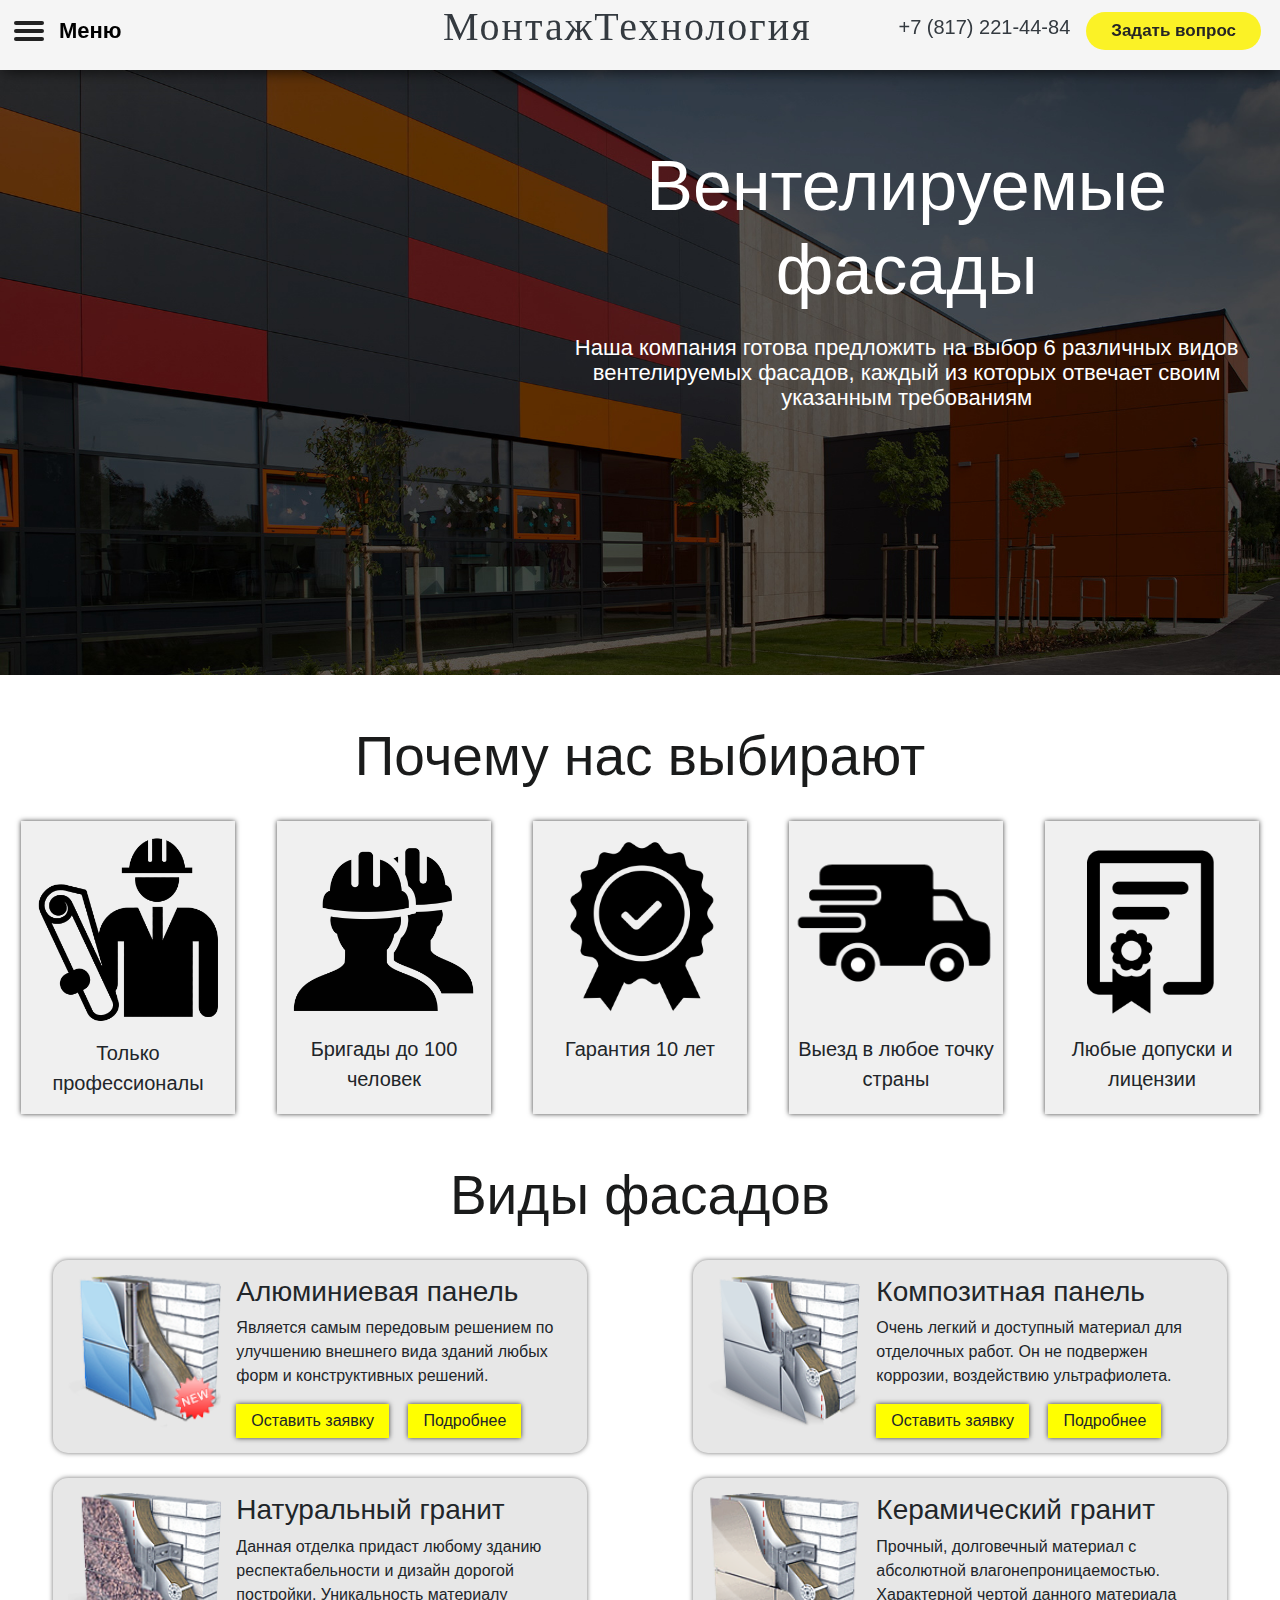
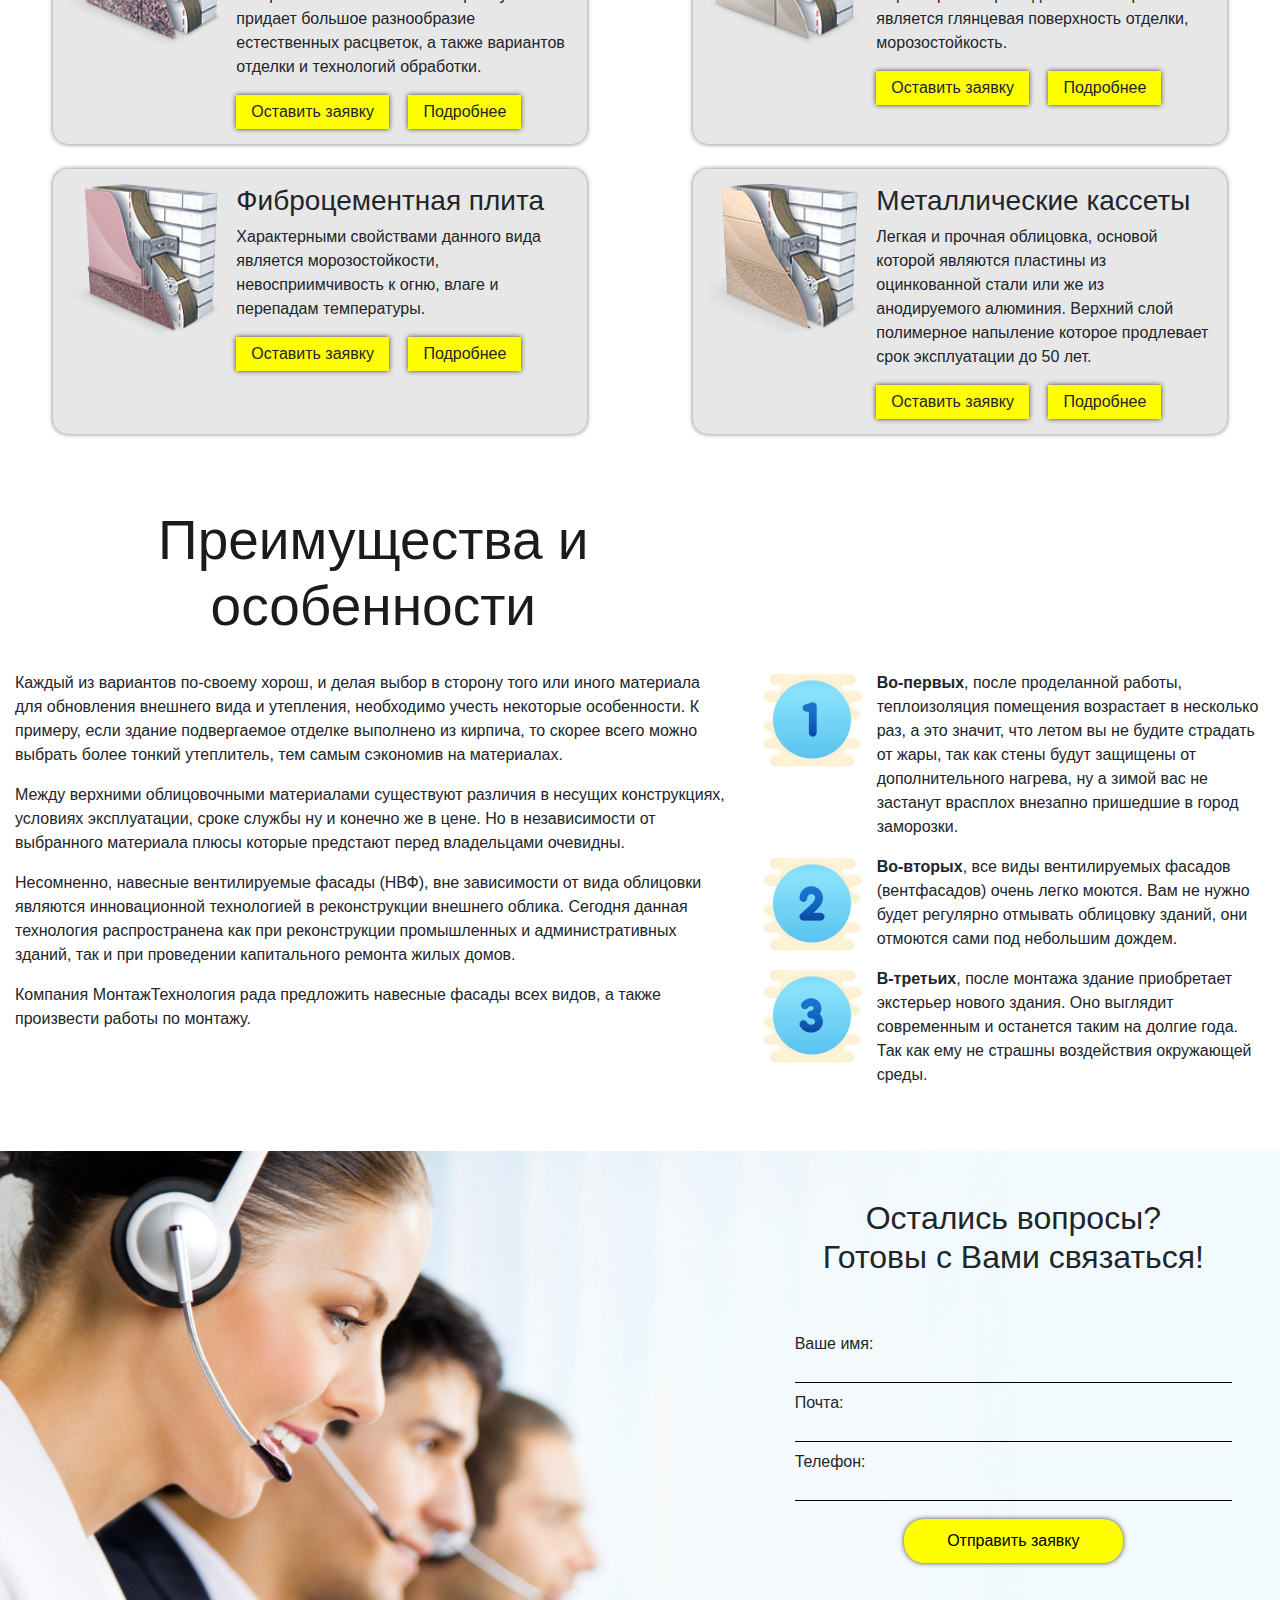
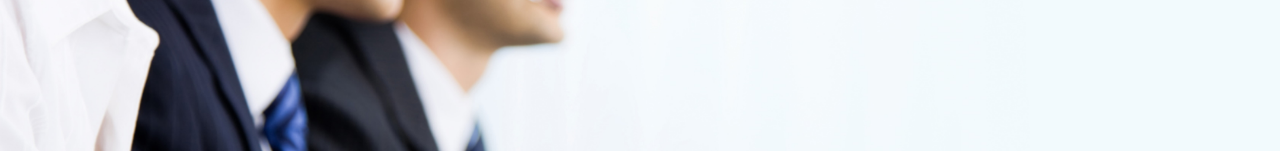
==== facade/index.html @ 87f7e47f "add page facade" ====
<!DOCTYPE html>
<html lang="ru">
<head> 
    <meta charset="UTF-8">
    <meta name="viewport" content="width=device-width, initial-scale=1.0">
    <meta http-equiv="X-UA-Compatible" content="ie=edge">
    <link rel="stylesheet" href="style.css">
    <link rel="stylesheet" href="slider.css">
    <link rel="stylesheet" href="../bootstrap/css/bootstrap.min.css">
    <link rel="stylesheet" href="../header.css">
    <link rel="stylesheet" href="../footer.css">
    <title>Document</title>
</head>
<body>

    <div class="modal fade" id="exampleModal" tabindex="-1" role="dialog" aria-labelledby="exampleModalLabel" aria-hidden="true">
        <div class="modal-dialog" role="document">
          <div class="modal-content">
            <div class="modal-header">
              <h5 class="modal-title" id="exampleModalLabel">Заявка на аренду техники</h5>
              <button type="button" class="close" data-dismiss="modal" aria-label="Close">
                <span aria-hidden="true">&times;</span>
              </button>
            </div>
            <div class="modal-body d-flex flex-column">
              <form class="d-flex flex-column" method="get" action="">
                  <label class="zakaz-modal">
                      <p class="m-0">Имя:</p class="m-0">
                      <input type="text" placeholder="Максим">
                  </label> 
                  <label class="zakaz-modal">
                    <p class="m-0">Номер телефона:</p>
                    <input type="text" placeholder="+7 (911) 111 11 11">
                  </label>
                  <label class="zakaz-modal">
                    <p class="m-0">Нужная техника:</p>
                    <select>
                        <option value="">Камаз</option>
                        <option value="">Самосвал Shacman</option>
                        <option value="">Автокран "Ивановец"</option>
                    </select>
                  </label>
                  <button type="submit" class="tech-btn-modal tech-btn mx-auto">Отправить</button>
                  <small class="text-center pt-2">Отправляя данные мы их не сохраняем и гарантируем полную конфиденциальность </small>
              </form>
            </div>
          </div>
        </div>
      </div>

    <div class="leftMenu">
        <nav class="navbar-dark">
            <div class="container-fluid">
                <div class="row px-3">
                    <div class="col-md-6 col-3 d-flex flex-row pl-0">
                        <div class="camburger">
                            <div class="line"></div>
                            <div class="line"></div>
                            <div class="line"></div>
                        </div>
                        <div class="mb-auto" id="menu1"></div>
                    </div>
                    <div class="col-md-6 col-9 text-right pt-2 pr-0">
                        <p class="number">+7 (999) 111-11-11</p>
                        <p class="email">example@mail.ru</p>
                    </div>
                </div>
                <div class="row">
                    <div class="col-12 text-center pt-3">
                        <p class="logo">Монтаж<wbr>Технология</p>
                    </div>
                </div>
            </div>
        </nav>
        <div class="container-fluid outMenu">
            <div class="row">
                <div class="col-12 d-flex justify-content-center">
                    <ul class="listMenu">
                        <li>Услуги</li>
                        <li>&#8226;</li>
                        <li>Компания</li>
                        <li>&#8226;</li>
                        <li>Подкасты</li>
                        <li>&#8226;</li>
                        <li>Статьи</li>
                        <li>&#8226;</li>
                        <li>Контакты</li>
                    </ul>
                </div>
            </div>
        </div>
    </div>

    <nav class="navbar-dark fixed-top p-4" id="padding5">
        <div class="container-fluid">
            <div class="row">
                <div class="col-xl-4 col-3 d-flex flex-row pl-0">
                    <div class="camburger">
                        <div class="line"></div>
                        <div class="line"></div>
                        <div class="line"></div>
                    </div>
                    <div id="menu2">Меню</div>
                </div>
                <div class="col-xl-4 col-4 text-center d-flex" id="showBlock">
                    <p class="logo text-dark my-auto" id="showLogo">МонтажТехнология</p>
                </div>
                <div class="col-xl-4 col-9 text-right pt-2 d-flex flex-column justify-content-end" id="contact1">
                    <p class="number">+7 (817) 221-44-84</p>
                    <p class="email">info-depa@yandex.ru</p>
                    <div><div class="question ml-3">Задать вопрос</div></div>
                </div>
            </div>
            <div class="row">
                <div class="col-12 text-center pt-3">
                    <p class="logo" id="logo">Монтаж<wbr>Технология</p>
                    <small id="smallText">Кровля и Фасады</small>
                </div>
            </div>
        </div>
    </nav>

    <div class="container-fluid" id="fon-main">
        <div class="row">
            <div class="col-md-5"></div>
            <div class="col-md-7 mt-5 pt-5">
                <h1 class="section title-main pt-5">Вентелируемые фасады</h1>
                <p class="text-main">Наша компания готова предложить на выбор 6 различных видов вентелируемых фасадов, каждый из которых отвечает своим указанным требованиям</p>
            </div>
        </div>
    </div>

    <div class="container-fluid mt-5">
        <h2 class="section pb-4">Почему нас выбирают</h2>
        <div class="row justify-content-around">
            <div class="col-md-2 pluse">
                <img src="img/pluse1.png" alt="">
                <p class="pluse-title">Только профессионалы</p>
            </div>
            <div class="col-md-2 pluse">
                <img src="img/pluse2.png" alt="">
                <p class="pluse-title">Бригады до 100 человек</p>
            </div>
            <div class="col-md-2 pluse">
                <img src="img/pluse3.png" alt="">
                <p class="pluse-title">Гарантия 10 лет</p>
            </div>
            <div class="col-md-2 pluse">
                <img src="img/pluse4.png" alt="">
                <p class="pluse-title">Выезд в любое точку страны</p>
            </div>
            <div class="col-md-2 pluse">
                <img src="img/pluse5.png" alt="">
                <p class="pluse-title">Любые допуски и лицензии</p>
            </div>
        </div>
    </div>

    <div class="container-fluid pt-5">
        <h2 class="section pb-4">Виды фасадов</h2>
        <div class="row justify-content-around">
            <div class="col-md-5 block-panel">
                <img src="img/1.png" alt="">
                <div class="info-panel">
                    <h3>Алюминиевая панель</h3>
                    <p>Является самым передовым решением по улучшению внешнего вида зданий любых форм и конструктивных решений.</p>
                    <div>
                        <div class="btn-panel">Оставить заявку</div>
                        <div class="btn-panel">Подробнее</div>
                    </div>
                </div>
            </div>
            <div class="col-md-5 block-panel">
                <img src="img/2.png" alt="">
                <div class="info-panel">
                    <h3>Композитная панель</h3>
                    <p>Очень легкий и доступный материал для отделочных работ. Он не подвержен коррозии, воздействию ультрафиолета.</p>
                    <div>
                        <div class="btn-panel">Оставить заявку</div>
                        <div class="btn-panel">Подробнее</div>
                    </div>
                </div>
            </div>
        </div>

        <div class="row justify-content-around">
            <div class="col-md-5 block-panel">
                <img src="img/4.png" alt="">
                <div class="info-panel">
                    <h3>Натуральный гранит</h3>
                    <p>Данная отделка придаст любому зданию респектабельности и дизайн дорогой постройки. Уникальность материалу придает большое разнообразие естественных расцветок, а также вариантов отделки и технологий обработки.</p>
                    <div>
                        <div class="btn-panel">Оставить заявку</div>
                        <div class="btn-panel">Подробнее</div>
                    </div>
                </div>
            </div>
            <div class="col-md-5 block-panel">
                <img src="img/3.png" alt="">
                <div class="info-panel">
                    <h3>Керамический гранит</h3>
                    <p>Прочный, долговечный материал с абсолютной влагонепроницаемостью. Характерной чертой данного материала является глянцевая поверхность отделки, морозостойкость.</p>
                    <div>
                        <div class="btn-panel">Оставить заявку</div>
                        <div class="btn-panel">Подробнее</div>
                    </div>
                </div>
            </div>
        </div>

        <div class="row justify-content-around">
            <div class="col-md-5 block-panel">
                <img src="img/5.png" alt="">
                <div class="info-panel">
                    <h3>Фиброцементная плита</h3>
                    <p>Характерными свойствами данного вида является морозостойкости, невосприимчивость к огню, влаге и перепадам температуры.</p>
                    <div>
                        <div class="btn-panel">Оставить заявку</div>
                        <div class="btn-panel">Подробнее</div>
                    </div>
                </div>
            </div>
            <div class="col-md-5 block-panel">
                <img src="img/6.png" alt="">
                <div class="info-panel">
                    <h3>Металлические кассеты</h3>
                    <p>Легкая и прочная облицовка, основой которой являются пластины из оцинкованной стали или же из анодируемого алюминия. Верхний слой полимерное напыление которое продлевает срок эксплуатации до 50 лет.</p>
                    <div>
                        <div class="btn-panel">Оставить заявку</div>
                        <div class="btn-panel">Подробнее</div>
                    </div>
                </div>
            </div>
        </div>
    </div>

    <div class="container-fluid pt-5">
        <div class="row">
            <div class="col-md-7">
                <h2 class="section text-center pb-4">Преимущества и особенности</h2>
            </div>
        </div>
        <div class="row">
            <div class="col-md-7">
                <p class="text-left">Каждый из вариантов по-своему хорош, и делая выбор в сторону того или иного материала для обновления внешнего вида и утепления, необходимо учесть некоторые особенности. К примеру, если здание подвергаемое отделке выполнено из кирпича, то скорее всего можно выбрать более тонкий утеплитель, тем самым сэкономив на материалах.</p>
                <p>Между верхними облицовочными материалами существуют различия в несущих конструкциях, условиях эксплуатации, сроке службы ну и конечно же в цене. Но в независимости от выбранного материала плюсы которые предстают перед владельцами очевидны.</p>
                <p>Несомненно, навесные вентилируемые фасады (НВФ), вне зависимости от вида облицовки являются инновационной технологией в реконструкции внешнего облика. Сегодня данная технология распространена как при реконструкции промышленных и административных зданий, так и при проведении капитального ремонта жилых домов.</p>
                <p>Компания МонтажТехнология рада предложить навесные фасады всех видов, а также произвести работы по монтажу.</p>
            </div>
            <div class="col-md-5">
                <div class="block-pluse">
                    <img src="img/number1.png" alt="">
                    <p><strong>Во-первых</strong>, после проделанной работы, теплоизоляция помещения возрастает в несколько раз, а это значит, что летом вы не будите страдать от жары, так как стены будут защищены от дополнительного нагрева, ну а зимой вас не застанут врасплох внезапно пришедшие в город заморозки.</p>
                </div>
                <div class="block-pluse">
                    <img src="img/number2.png" alt="">
                    <p><strong>Во-вторых</strong>, все виды вентилируемых фасадов (вентфасадов) очень легко моются. Вам не нужно будет регулярно отмывать облицовку зданий, они отмоются сами под небольшим дождем.</p>
                </div>
                <div class="block-pluse">
                    <img src="img/number3.png" alt="">
                    <p><strong>В-третьих</strong>, после монтажа здание приобретает экстерьер нового здания. Оно выглядит современным и останется таким на долгие года. Так как ему не страшны воздействия окружающей среды.</p>
                </div>
            </div>
        </div>
    </div>

    <div class="container-fluid formFon mt-5">
        <div class="row">
            <div class="col-md-7">
                
            </div>
            <div class="col-md-5 p-5">
                <h2 class="text-center pb-5">Остались вопросы? <br> Готовы с Вами связаться!</h2>
                <form class="formFon_form" action="">
                    <label for="">
                        Ваше имя:<br>
                        <input type="text">
                    </label>
                    <label for="">
                        Почта:<br>
                        <input type="text">
                    </label>
                    <label for="">
                        Телефон:<br>
                        <input type="text">
                    </label>
                    <button type="submit" class="">Отправить заявку</button>
                </form>
            </div>
            <div class="col-md-1"></div>
        </div>
    </div>

    <script src="../jquery-1.11.0.js"></script>
    <script src="../bootstrap/js/bootstrap.min.js"></script>
    <script src="script.js"></script>
    <script src="//code-ya.jivosite.com/widget/XdLrOUuqMe" async></script>
</body>
</html>
---- facade/style.css ----
#fon-main{
    background: url('img/fon.jpg');
    background-size: cover;
    height: 75vh;
    background-position-y: center;
    width: 100%;
}

#fon-main .title-main{
    color: white;
    font-size: 70px;
    padding-bottom: 15px;
}

#fon-main .text-main{
    color: white;
    font-size: 22px;
}

.block-panel{
    background-color: rgb(231, 231, 231);
    padding: 15px;
    box-shadow: 0px 0px 5px 0px rgba(0,0,0,0.55);
    border-radius: 15px;
    margin-bottom: 25px;
    display: flex;
    flex-direction: row;
}

.block-panel img{
    min-width: 153px;
    height: 153px;
}

.info-panel{
    margin-left: 15px;
}

.btn-panel{
    display: inline-block;
    background-color: yellow;
    padding: 5px 15px;
    box-shadow: 0px 0px 5px 0px rgba(0,0,0,0.75);
    margin-right: 15px;
}

.pluse{
    background-color: rgb(240, 240, 240);
    box-shadow: 0px 0px 5px 0px rgba(0,0,0,0.75);
    padding: 0 !important;
}

.pluse-title{
    text-align: center;
    font-size: 20px;
}

.pluse img{
    width: 100%;
}

.block-pluse{
    display: flex;
    flex-direction: row;
}

.block-pluse img{
    min-width: 100px;
    height: 100px;
}

.block-pluse p{
    margin-left: 15px;
}

.formFon{
    background: url('img/callCenter.jpg');
    background-size: cover;
    height: 600px;
}
.formFon_form{
    display: flex;
    flex-direction: column;
}
.formFon_form input{
    width: 100%;
    background-color: transparent;
    border: 0;
    border-bottom: 1px solid black;
    outline: none;
}
.formFon_form button{
    background-color: yellow;
    border: 0;
    width: 50%;
    margin: 10px auto 0;
    padding: 10px 25px;
    border-radius: 20px;
    cursor: pointer;
    box-shadow: 0px 0px 5px 0px rgba(0,0,0,0.75);
}
---- header.css ----
.navBlack{
    background-color: rgb(245, 245, 245);
    box-shadow: 0px 4px 14px -3px rgba(0,0,0,0.75);
}
.mainFon{
    height: 100vh;
    width: 100%;
    background: url('img/gf.jpg');
    background-size: cover;
    background-position-x: center;
    padding: 0px;
}
.grayFon{
    background-color: rgba(78, 78, 78, 0.8);
    width: 100%;
    height: 100%;
}
.grayFon > div{
    margin-bottom: 1%;
}
nav{
    transition: .6s;
    padding: 6px 0px !important;
}
@import url('https://fonts.googleapis.com/css?family=Comfortaa:700|Yeseva+One&display=swap');
@font-face {
    font-family: Kievit; /* Имя шрифта */
    src: url(Kievit\ Extrabold\ SC[1].ttf); /* Путь к файлу со шрифтом */
}
.logo{
    color: whitesmoke;
    font-size: 35px !important;
    font-family: 'Yeseva One' !important;
    line-height: 35px;
    letter-spacing: 1.5px;
    margin-bottom: 5px;
}
.logo + small{
    color: white;
    font-size: 22px;
    padding: 0px;
    letter-spacing: 1px;
}
.mainText{
    color: #FDFDFD;
    font-size: 30px;
    font-family: Kievit,Helvetica,Arial;
    text-align: center;
    font-weight: 700;
    margin: 0px;
    padding: 6px 0px !important;
    line-height: 30px;
}
.mainText + small{
    color: white;
    text-align: center;
    font-size: 18px;
}
.callBack{
    text-align: center;
    display: inline;
    background-color: #F9D401;
    padding: 10px 20px;
    border-radius: 20px;
    color: rgb(75, 75, 75);
    cursor: pointer;
    transition: .6s;
    font-size: 18px !important;
    font-weight: 700;
}
.callBack:hover{
    background-color: rgb(248, 233, 147);
}
@media(min-width: 700px){
    .mainText{
        font-size: 60px;
        letter-spacing: 3px;
        line-height: 65px;
        padding: 40px 100px;
    }
    .logo{
        font-size: 50px !important;
        letter-spacing: 2px;
    }
    .callBack{
        padding: 10px 40px;
        border-radius: 20px;
        font-size: 20px;
    }
}
.logoDark{
    color: black !important;
}
.logo > span{
    color: #FBF226 !important;
}
.logo > span + wbr + span{
    color: rgb(233, 125, 23) !important;
}
@media(max-width: 1400px){
    .logo{
        font-size: 40px;
    }
}
@media(max-width: 700px){
    .logo{
        font-size: 30px;
    }
}
#firstFon{
    background: url('img/firstFon.jpg');
    background-size: cover;
    height: 100vh;
}
.camburger{
    width: 30px;
    height: 20px;
    margin: 10px;
    cursor: pointer;
}
.line{
    width: 100%;
    height: 4px;
    margin: 4px 0px;
    background-color: white;
    transition: .6s;
    border-radius: 15px;
}
.lineDark{
    background-color: rgb(34, 34, 34);
}
.blackLine{
    background-color: black;
}
.camburger:hover .line:last-child{
    transform: translateY(2px);
}
.camburger:hover .line:first-child{
    transform: translateY(-2px);
}
#menu1, #menu2{
    font-size: 22px;
    font-weight: 600;
    padding-top: 7px;
    color: white;
    padding-left: 5px;
}
.menuDark{
    color: black !important;
}
.number{
    font-size: 22px;
    color: white;
    margin-bottom: 5px !important;
}
.numberDark{
    color: rgb(32, 32, 32);
}
.email{
    font-size: 20px;
    color: white;
}
.question{
    display: inline-block;
    border-radius: 20px;
    border: 2px solid #958881;
    padding: 5px 24px;
    font-size: 16px;
    cursor: pointer;
    transition: .6s;
    background-color: transparent;
    color: whitesmoke;
    font-weight: 600;
}
.questionDark{
    color: rgb(37, 37, 37) !important;
    background-color: #FBF226;
    border: none;
    padding: 6px 25px;
}
@media(max-width: 1350px){
    #showLogo{
        font-size: 40px !important;
    }
    .question{
        font-size: 17px;
    }
    .number{
        font-size: 20px;
    }
    .email{
        font-size: 20px;
    }
}
@media(max-width: 1250px){
    #showLogo{
        font-size: 35px !important;
    }
    .question{
        font-size: 16px;
    }
    .number{
        font-size: 19px;
    }
    .email{
        font-size: 19px;
    }
}
@media(max-width: 600px){
    .question{
        display: inline-block;
        border-radius: 20px;
        border: 2px solid #958881;
        padding: 3px 24px;
        font-size: 14px;
        cursor: pointer;
        transition: .6s;
        background-color: transparent;
        color: whitesmoke;
        font-weight: 600;
    }
    .number{
        font-size: 18px;
        color: white;
        margin-bottom: 5px !important;
    }
    .email{
        font-size: 18px;
        color: white;
    }
}
.question:hover{
    background-color: whitesmoke;
    color: black;
}
.mainTextHeader{
    font-size: 60px;
    letter-spacing: 3px;
    padding-top: 30px;
    color: white;
    font-weight: 600;
    font-family: Kievit;
}
@font-face {
    font-family: "Kievit";
    src: url("Kievit_Extrabold_SC.ttf") format("opentype");
}
.headerBtn{
    display: inline-block !important;
    text-align: center;
    background-color: white;
    border-radius: 15px;
    padding: 5px 25px;
    font-size: 20px;
}
.section{
    color: #1a1b1b;
    font-size: 55px;
    text-align: center;
    font-weight: 400;
}
@media(max-width: 400px){
    .section{
        font-size: 42px;
    }
}
.section + p{
    font-size: 18px;
    line-height: 25px;
    text-align: center;
}
.grayBlock1, .grayBlock10{
    background-color: rgb(231, 231, 231);
    text-align: center;
    position: relative;
    transition: .6s;
}
.grayBlock10{
    background-color: rgb(241, 240, 240);
}

.blockLink{
    position: absolute;
    top: 0px;
    left: 0px;
    width: 100%;
    height: 100%;
}
.grayBlock1:hover,
.grayBlock2:hover{
    background-color: #d4d4d3;
}
.grayBlock2, .grayBlock20{
    background-color: rgb(241, 241, 241);
    text-align: center;
    position: relative;
    transition: .6s;
}
.grayBlock20{
    background-color: rgb(206, 206, 206);
}
.titleGrayBlock{
    font-size: 30px;
    font-weight: 600;
}
.grayBlock2 img,
.grayBlock1 img{
    width: 160px;
    height: 160px;
    margin: 25px;
}
.lineBlock{
    border-top: 1px solid black;
    padding: 40px;
}
.lineBlock:last-child{
    border-bottom: 1px solid black;
}
.ico{
    min-width: 150px;
    max-width: 150px;
    width: 150px;
    min-height: 150px;
    max-height: 150px;
    height: 150px;
    padding: 5px;
    transition: .6s;
}
@media(max-width: 580px){
    .ico{
        min-width: 100px;
        max-width: 100px;
        width: 100px;
        min-height: 100px;
        max-height: 100px;
        height: 100px;
        margin: 5px;
    } 
    .lineBlock{
        border-top: 1px solid black;
        padding: 10px;
    }
}
.textIco{
    font-size: 30px;
    font-weight: 600;
}
.partner{
    width: 100%;
    height: 100%;
    padding: 50px;
}
#contact{
    background: url('img/contact.jpg');
    background-size: cover;
    padding: 15px;
}
.priceList{
    margin: auto;
    border: 1px solid black;
    padding: 10px 25px;
    transition: .7s;
    cursor: pointer;
    font-size: 22px;
    font-weight: 600;
}
.priceList:hover{
    background-color: #F9D401;
}
.blockInfo{
    text-align: center;
    padding: 30px;
    border: 2px solid rgb(233, 200, 16);
    border-radius: 7px;
    height: 80%;
    display: flex;
}
.blockInfo > div{
    margin: auto;
}
.textInfo{
    font-size: 35px;
    font-weight: 700;
}
.textInfoBlock{
    display: inline-block;
    padding: 7px;
    font-size: 20px;
    font-weight: 600;
    background-color: #F9D401;
    color: rgb(61, 61, 61);
}
.experienceNumber{
    font-size: 88px;
    font-weight: 700;
    margin: 0px;
    line-height: 80px;
    padding-bottom: 7px;
}
.experienceGood{
    padding: 8px 32px;
    font-size: 28px;
    font-weight: 700;
    color: rgb(68, 68, 68);
    background-color: #F9D401;
    display: inline-block;
}
.experienceBold{
    font-weight: 600;
}
.experienceText{
    font-size: 32px;
}
.mapCity{
    background: url('img/map.png');
    background-size: contain;
    background-repeat: no-repeat;
    background-position-y: center;
    background-position-x: center;
    height: 400px;
}
.textMapCity{
    font-size: 70px;
}
@media(max-width: 990px){
    .textMapCity{
        font-size: 50px;
        font-weight: 500;
    }
}
@media(max-width: 400px){
    .textMapCity{
        font-size: 40px;
        font-weight: 500;
    }
}
.boldMapCity{
    font-weight: 700;
}
.contactInfo{
    font-size: 24px;
}
.contactInfo p{
    padding-top: 7px;
}
.carousel{
    height: 100vh;
    overflow: hidden;
}
.carousel-item{
    background-size: cover !important;
    height: 100vh;
    width: 100vw;
    background-position-x: center !important;
}
.carousel-item:nth-child(2){
    background-position-x: right !important;
}
.carousel-item:first-child{
    background: url('img/firstFon.jpg');
    background-size: cover;
}
.carousel-item:nth-child(2){
    background: url('img/firstFon1.jpg');
    background-size: cover;
}
.carousel-item:nth-child(3){
    background: url('img/firstFon2.jpg');
    background-size: cover;
}
.carousel-item:nth-child(4){
    background: url('img/firstFon3.jpg');
    background-size: cover;
}
.blockFon{
    width: 100%;
    height: 100%;
    background-color: rgba(0, 0, 0, 0.65);
    display: flex;
    flex-direction: column;
    padding: 0px 0%;
}
.titleMain{
    font-size: 70px;
}
@media(max-width: 800px){
    .titleMain{
        font-size: 50px;
    }
    .blockFon > div > p + p{
        font-size: 18px !important;
    }
    .email{
        display: none;
    }
}
@media(max-width: 400px){
    .titleMain{
        font-size: 50px;
    }
    .blockFon > div{
        margin-top: auto !important;
        margin-bottom: 15% !important;
    }
}
@media(max-width: 400px){
    .titleMain{
        font-size: 25px !important;
        font-weight: 700;
    }
}
.blockFon > div{
    font-family: 'Roboto', sans-serif;
    font-weight: 400;
    font-size: 34px;
    color: white;
    line-height: 1.3;
    margin: auto;
}
.blockFon > div > p + p{
    font-size: 22px;
    font-family: Arial, Helvetica, sans-serif;
    line-height: 1.3;
}
.myBtn{
    color: rgb(75, 75, 75);
    background-color: #F9D401;
    border: 3px solid rgb(184, 119, 22);
    border-radius: 12px;
    text-decoration: none;
    display: inline-block;
    font-family: 'Formular',Arial,sans-serif;
    font-size: 20px;
    text-align: center;
    vertical-align: center;
    font-weight: 700;
    cursor: pointer;
    padding: 15px 30px;
    margin-top: 50px;
    transition: .6s;
    margin-top: 10px;
}
.myBtn:hover{
    text-decoration: none;
    color: white;
    background-color: #ffd622;
}
.blockOutMenu{
    height: 50%;
}
.footerImg{
    background: url('img/map.png');
    background-size: contain;
    background-repeat: no-repeat;
    background-position-x: center;
    width: 100%;
    height: 300px;
}
@media(max-width: 500px){
    .footerImg{
        background: url('img/map.png');
        background-size: contain;
        background-repeat: no-repeat;
        background-position-x: center;
        width: 100%;
        height: 200px;
    }  
}

.leftMenu{
    position: fixed !important;
    top: 0px;
    left: 0px;
    background-color: white;
    z-index: 1;
    transition: 1s;
    transform: translateY(-100%);
    width: 100%;
    height: 100vh;
    overflow: hidden;
    background-color: #FDFDFD;
}
.leftMenuClick{
    transform: translateY(0%);
}
.About{
    background: url('img/menu1.jpg');
    background-size: cover;
    padding: 0px;
}
.About1{
    background: url('img/menu2.jpg');
    background-size: cover;
    padding: 0px;
}
.About2{
    background: url('img/menu3.jpg');
    background-size: cover;
    padding: 0px;
}
.About3{
    background: url('img/menu4.jpg');
    background-size: cover;
    padding: 0px;
}
.outMenuBlack{
    background-color: rgba(0, 0, 0, 0.5);
    width: 100%;
    height: 100%;
    margin: 0px;
    display: flex;
}
.outMenuBlack > div{
    color: white;
    font-size: 50px;
    font-weight: 600;
}
@media(max-width: 700px){
    .outMenuBlack > div{
        color: white;
        font-size: 30px;
    }
}

.listMenu{
    list-style: none;
    padding: 0px;
    text-align: center;
}
.listMenu li{
    font-size: 17px;
    padding: 1px;
    font-weight: 600;
    margin: 0px;
}

@media(min-width: 700px){
    .listMenu li{
        font-size: 24px;
        padding: 3px;
        font-weight: 600;
        margin: 0px;
    }
}

.tigle{
    width: 31px;
    height: 50px;
    border: 3px solid rgb(255, 255, 255);
    margin-top: 20px;
    border-radius: 20px;
    position: relative;
    cursor: pointer;
}

.tigleIn{
    width: 9px;
    height: 9px;
    border-radius: 5px;
    background-color: rgb(255, 255, 255);
    position: absolute;
    left: 8px;
    animation: topBottom 2s ease-in-out infinite;
}

@keyframes topBottom{
    0%{
        top: 2px;
        opacity: 1;
    }
    100%{
        top: 32px;
        opacity: 0;
    }
}
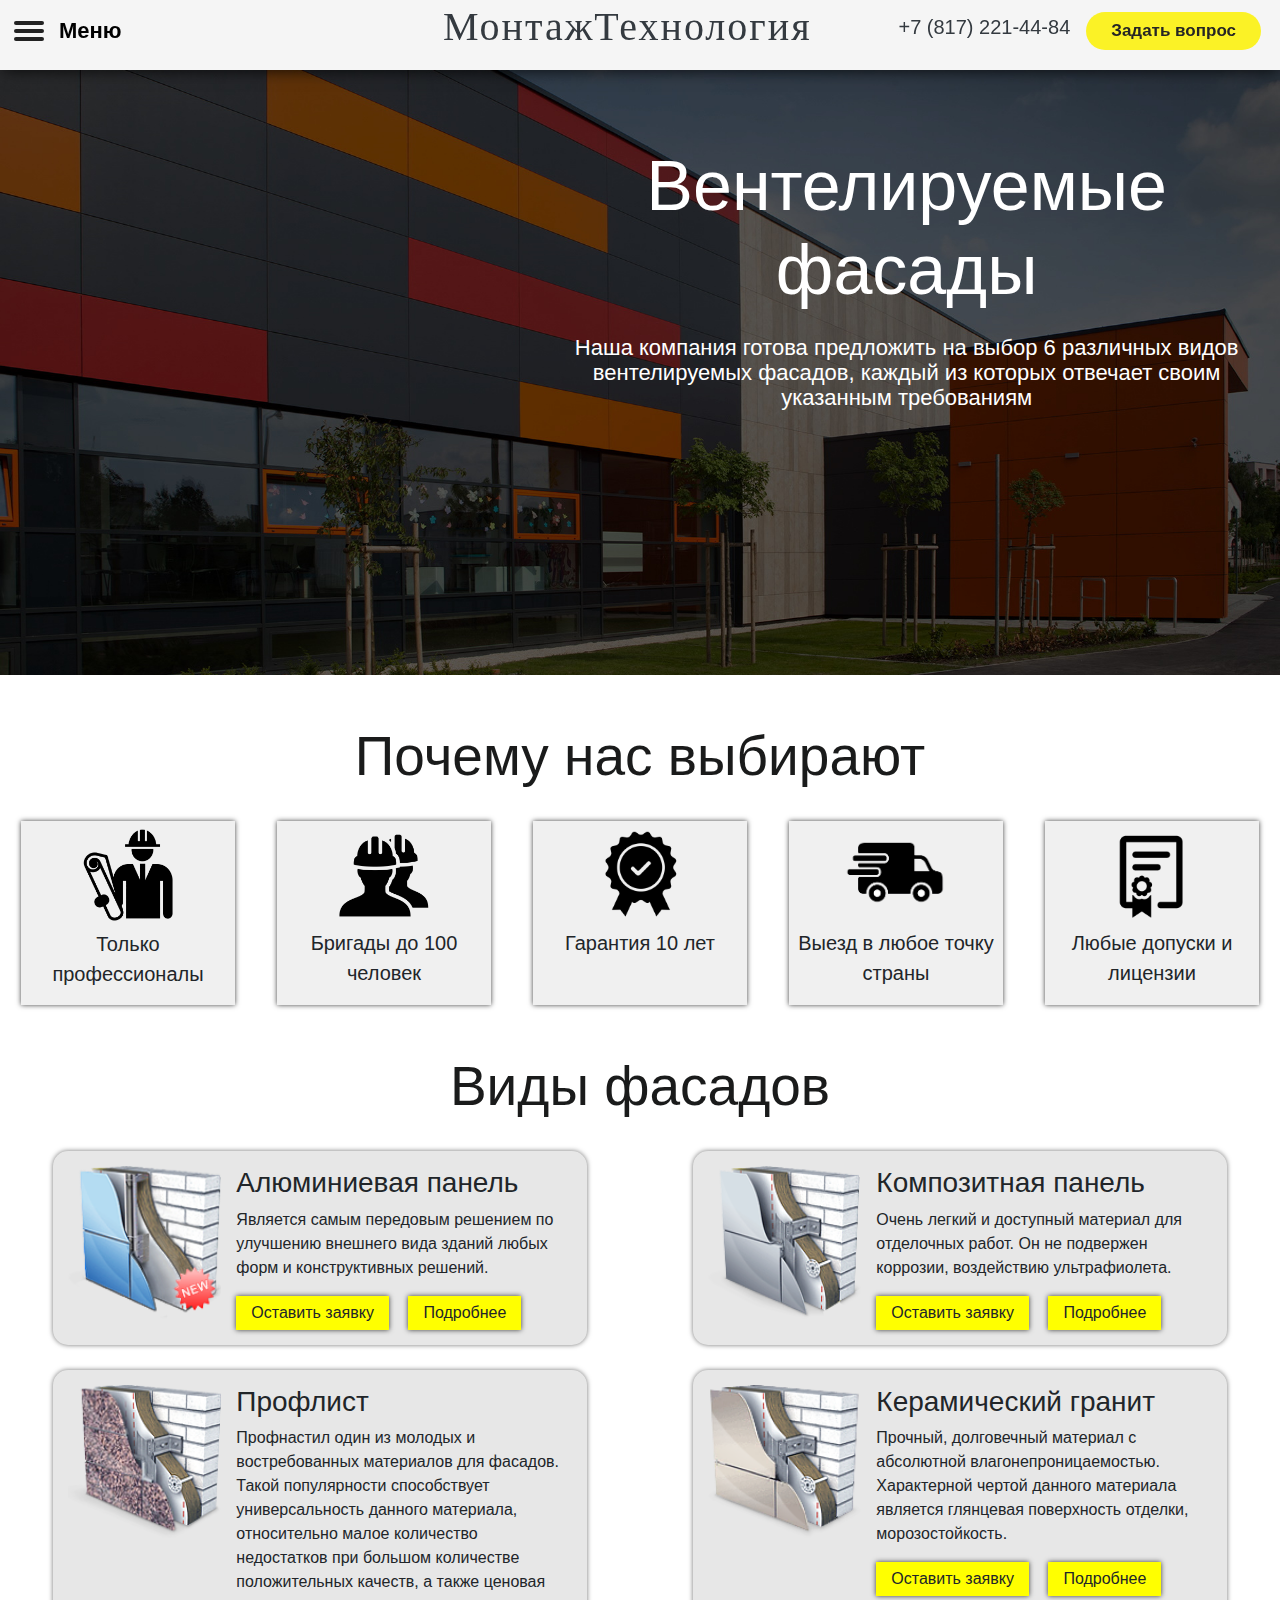
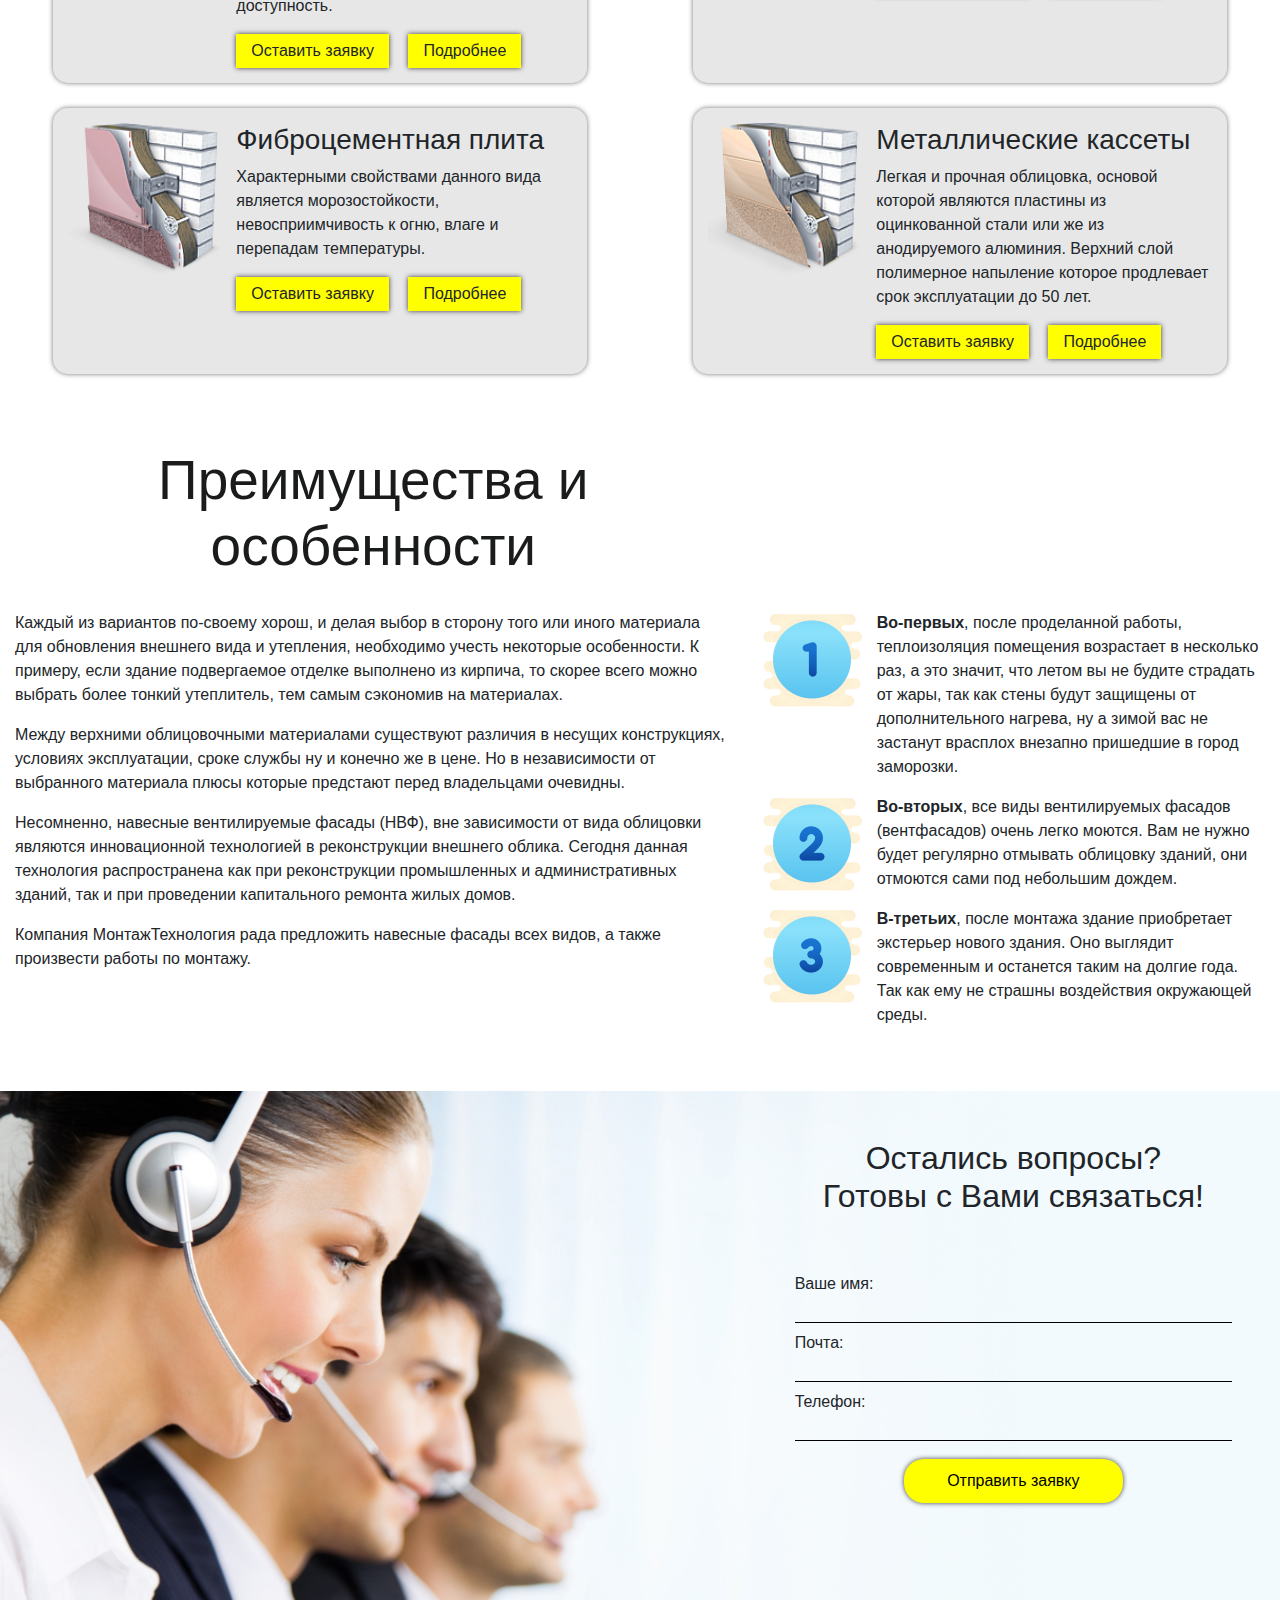
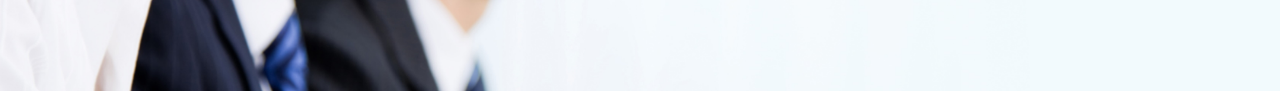
==== commit ec40dfbb: "modal windows" ====
--- a/facade/index.html
+++ b/facade/index.html
@@ -15,38 +15,60 @@
 
     <div class="modal fade" id="exampleModal" tabindex="-1" role="dialog" aria-labelledby="exampleModalLabel" aria-hidden="true">
         <div class="modal-dialog" role="document">
-          <div class="modal-content">
-            <div class="modal-header">
-              <h5 class="modal-title" id="exampleModalLabel">Заявка на аренду техники</h5>
-              <button type="button" class="close" data-dismiss="modal" aria-label="Close">
-                <span aria-hidden="true">&times;</span>
-              </button>
-            </div>
-            <div class="modal-body d-flex flex-column">
-              <form class="d-flex flex-column" method="get" action="">
-                  <label class="zakaz-modal">
-                      <p class="m-0">Имя:</p class="m-0">
-                      <input type="text" placeholder="Максим">
-                  </label> 
-                  <label class="zakaz-modal">
-                    <p class="m-0">Номер телефона:</p>
-                    <input type="text" placeholder="+7 (911) 111 11 11">
-                  </label>
-                  <label class="zakaz-modal">
-                    <p class="m-0">Нужная техника:</p>
-                    <select>
-                        <option value="">Камаз</option>
-                        <option value="">Самосвал Shacman</option>
-                        <option value="">Автокран "Ивановец"</option>
-                    </select>
-                  </label>
-                  <button type="submit" class="tech-btn-modal tech-btn mx-auto">Отправить</button>
-                  <small class="text-center pt-2">Отправляя данные мы их не сохраняем и гарантируем полную конфиденциальность </small>
-              </form>
-            </div>
-          </div>
-        </div>
-      </div>
+            <div class="modal-content">
+                <div class="modal-header">
+                <h5 class="modal-title1" id="exampleModalLabel"></h5>
+                <button type="button" class="close" data-dismiss="modal" aria-label="Close">
+                    <span aria-hidden="true">&times;</span>
+                </button>
+                </div>
+                <div class="modal-body1 d-flex flex-column">
+                
+                </div>
+            </div>
+        </div>
+    </div>
+
+    <div class="modal fade" id="form" tabindex="-1" role="dialog" aria-labelledby="exampleModalLabel" aria-hidden="true">
+        <div class="modal-dialog" role="document">
+            <div class="modal-content">
+                <div class="modal-header">
+                <h5 class="modal-title" id="exampleModalLabel">Подача заявки</h5>
+                <button type="button" class="close" data-dismiss="modal" aria-label="Close">
+                    <span aria-hidden="true">&times;</span>
+                </button>
+                </div>
+                <div class="modal-body d-flex flex-column">
+                    <form action="" class="d-flex flex-column formFon_form">
+                        <label>
+                            <p>Как к Вам обращаться:</p>
+                            <input type="text">
+                        </label>
+                        <label>
+                            <p>Email:</p>
+                            <input type="text">
+                        </label>
+                        <label>
+                            <p>Номер телефона:</p>
+                            <input type="text">
+                        </label>
+                        <label>
+                            <p>Интересующий вид фасада:</p>
+                            <select name="" id="" class="viewFacade">
+                                <option value="">Алюминиевая панель</option>
+                                <option value="">Композитная панель</option>
+                                <option value="">Натуральный гранит</option>
+                                <option value="">Керамический гранит</option>
+                                <option value="">Фиброцементная плита</option>
+                                <option value="">Металлические кассеты</option>
+                            </select>
+                        </label>
+                        <button type="submit">Отправить завку</button>
+                    </form>
+                </div>
+            </div>
+        </div>
+    </div>
 
     <div class="leftMenu">
         <nav class="navbar-dark">
@@ -165,8 +187,8 @@
                     <h3>Алюминиевая панель</h3>
                     <p>Является самым передовым решением по улучшению внешнего вида зданий любых форм и конструктивных решений.</p>
                     <div>
-                        <div class="btn-panel">Оставить заявку</div>
-                        <div class="btn-panel">Подробнее</div>
+                        <div class="btn-panel call-back" id="o0" data-toggle="modal" data-target="#form">Оставить заявку</div>
+                        <div class="btn-panel dop-info" id="i0" data-toggle="modal" data-target="#exampleModal">Подробнее</div>
                     </div>
                 </div>
             </div>
@@ -176,8 +198,8 @@
                     <h3>Композитная панель</h3>
                     <p>Очень легкий и доступный материал для отделочных работ. Он не подвержен коррозии, воздействию ультрафиолета.</p>
                     <div>
-                        <div class="btn-panel">Оставить заявку</div>
-                        <div class="btn-panel">Подробнее</div>
+                        <div class="btn-panel call-back" id="o1" data-toggle="modal" data-target="#form">Оставить заявку</div>
+                        <div class="btn-panel" id="i1" data-toggle="modal" data-target="#exampleModal">Подробнее</div>
                     </div>
                 </div>
             </div>
@@ -187,11 +209,11 @@
             <div class="col-md-5 block-panel">
                 <img src="img/4.png" alt="">
                 <div class="info-panel">
-                    <h3>Натуральный гранит</h3>
-                    <p>Данная отделка придаст любому зданию респектабельности и дизайн дорогой постройки. Уникальность материалу придает большое разнообразие естественных расцветок, а также вариантов отделки и технологий обработки.</p>
-                    <div>
-                        <div class="btn-panel">Оставить заявку</div>
-                        <div class="btn-panel">Подробнее</div>
+                    <h3>Профлист</h3>
+                    <p>Профнастил один из молодых и востребованных материалов для фасадов. Такой популярности способствует универсальность данного материала, относительно малое количество недостатков при большом количестве положительных качеств, а также ценовая доступность.</p>
+                    <div>
+                        <div class="btn-panel call-back" id="o2" data-toggle="modal" data-target="#form">Оставить заявку</div>
+                        <div class="btn-panel" id="i2" data-toggle="modal" data-target="#exampleModal">Подробнее</div>
                     </div>
                 </div>
             </div>
@@ -201,8 +223,8 @@
                     <h3>Керамический гранит</h3>
                     <p>Прочный, долговечный материал с абсолютной влагонепроницаемостью. Характерной чертой данного материала является глянцевая поверхность отделки, морозостойкость.</p>
                     <div>
-                        <div class="btn-panel">Оставить заявку</div>
-                        <div class="btn-panel">Подробнее</div>
+                        <div class="btn-panel call-back" id="o3" data-toggle="modal" data-target="#form">Оставить заявку</div>
+                        <div class="btn-panel" id="i3" data-toggle="modal" data-target="#exampleModal">Подробнее</div>
                     </div>
                 </div>
             </div>
@@ -215,8 +237,8 @@
                     <h3>Фиброцементная плита</h3>
                     <p>Характерными свойствами данного вида является морозостойкости, невосприимчивость к огню, влаге и перепадам температуры.</p>
                     <div>
-                        <div class="btn-panel">Оставить заявку</div>
-                        <div class="btn-panel">Подробнее</div>
+                        <div class="btn-panel call-back" id="o4" data-toggle="modal" data-target="#form">Оставить заявку</div>
+                        <div class="btn-panel" id="i4" data-toggle="modal" data-target="#exampleModal">Подробнее</div>
                     </div>
                 </div>
             </div>
@@ -226,8 +248,8 @@
                     <h3>Металлические кассеты</h3>
                     <p>Легкая и прочная облицовка, основой которой являются пластины из оцинкованной стали или же из анодируемого алюминия. Верхний слой полимерное напыление которое продлевает срок эксплуатации до 50 лет.</p>
                     <div>
-                        <div class="btn-panel">Оставить заявку</div>
-                        <div class="btn-panel">Подробнее</div>
+                        <div class="btn-panel call-back" id="o5" data-toggle="modal" data-target="#form">Оставить заявку</div>
+                        <div class="btn-panel" id="i5" data-toggle="modal" data-target="#exampleModal">Подробнее</div>
                     </div>
                 </div>
             </div>
--- a/facade/style.css
+++ b/facade/style.css
@@ -42,9 +42,12 @@
     padding: 5px 15px;
     box-shadow: 0px 0px 5px 0px rgba(0,0,0,0.75);
     margin-right: 15px;
+    cursor: pointer;
 }
 
 .pluse{
+    display: flex;
+    flex-direction: column;
     background-color: rgb(240, 240, 240);
     box-shadow: 0px 0px 5px 0px rgba(0,0,0,0.75);
     padding: 0 !important;
@@ -56,7 +59,8 @@
 }
 
 .pluse img{
-    width: 100%;
+    width: 50%;
+    margin: 0 auto;
 }
 
 .block-pluse{
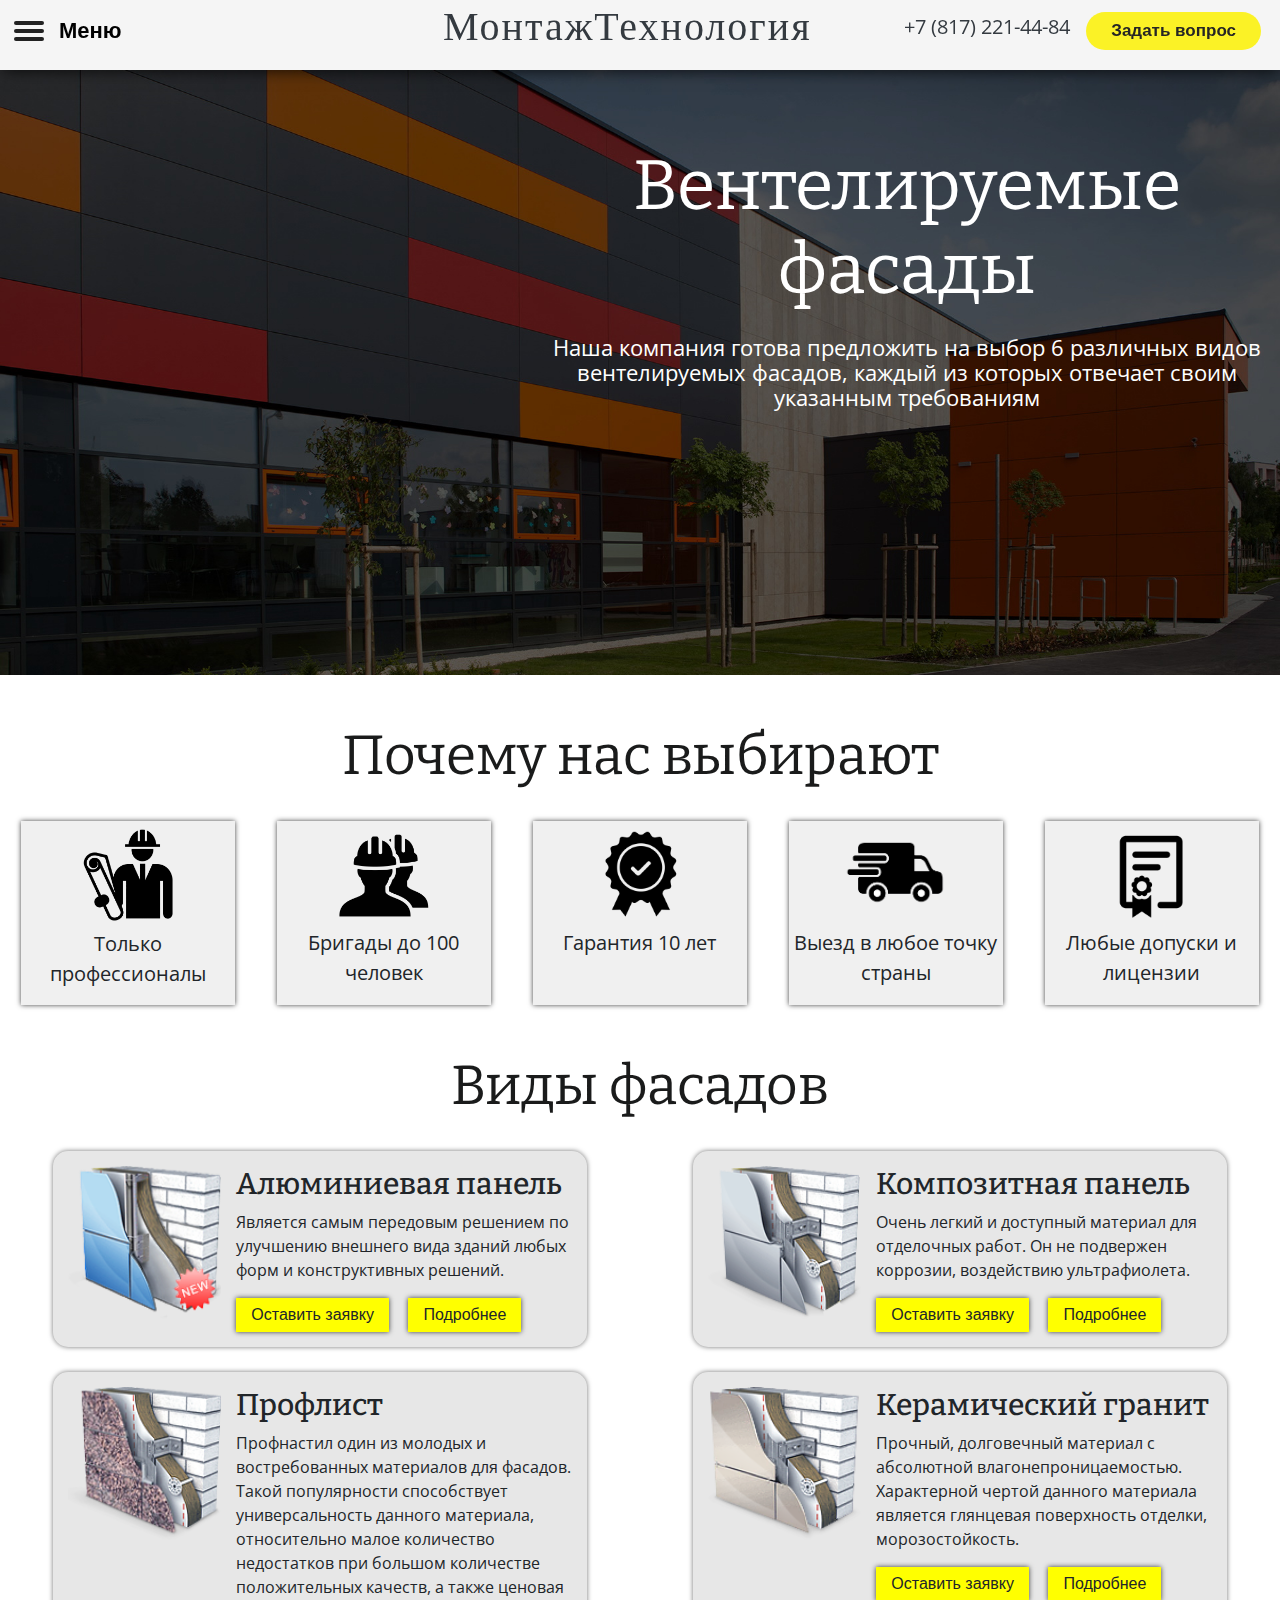
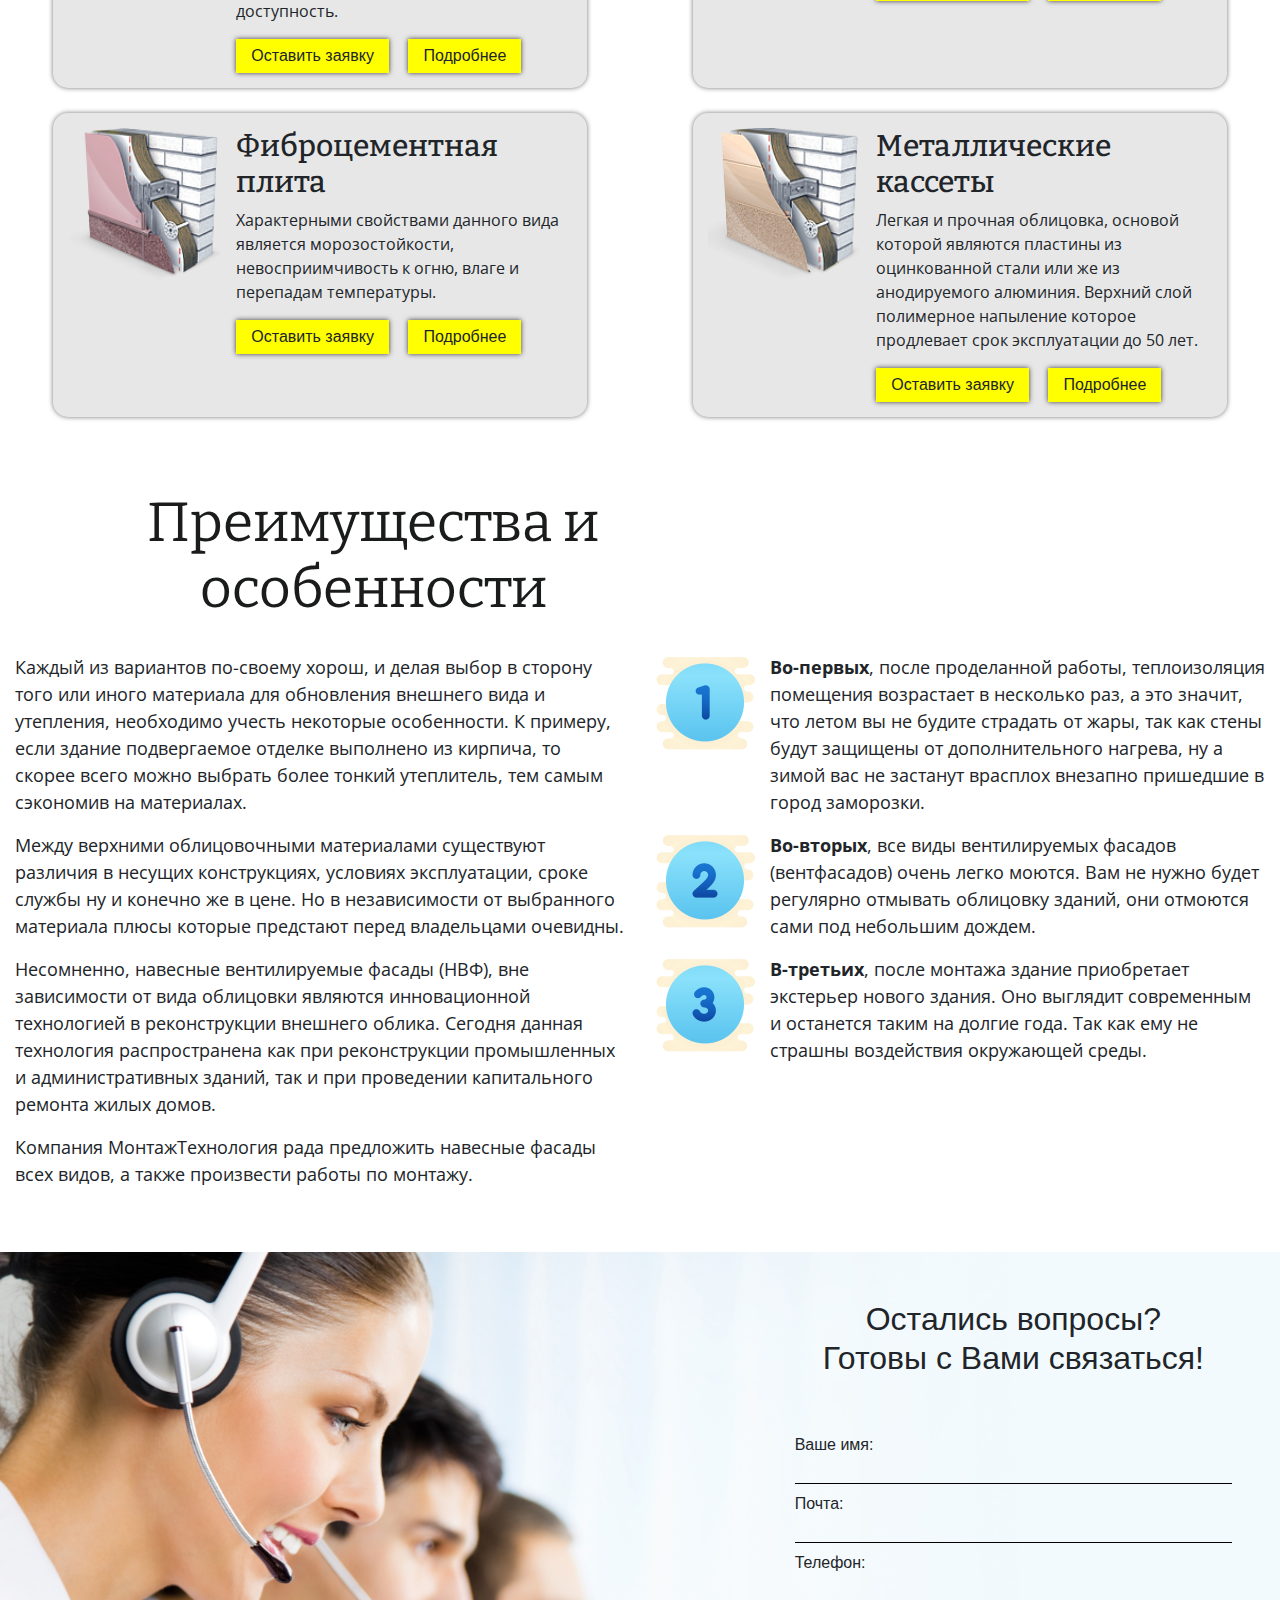
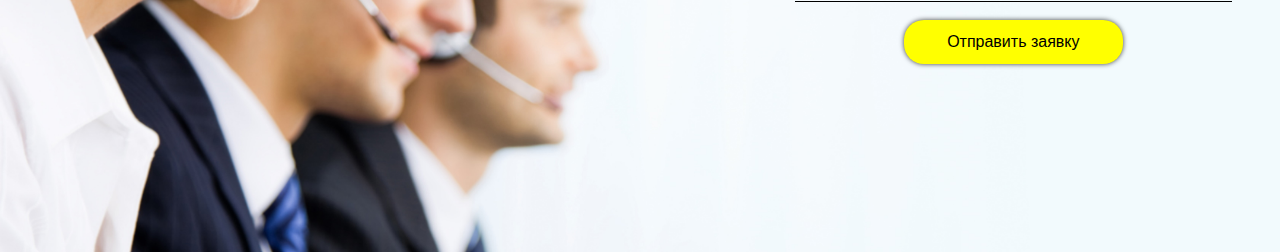
==== commit b35f3504: "general styles and links" ====
--- a/facade/index.html
+++ b/facade/index.html
@@ -8,8 +8,8 @@
     <link rel="stylesheet" href="slider.css">
     <link rel="stylesheet" href="../bootstrap/css/bootstrap.min.css">
     <link rel="stylesheet" href="../header.css">
-    <link rel="stylesheet" href="../footer.css">
-    <title>Document</title>
+    <link rel="stylesheet" href="../generalStyle.css">
+    <title>Вентелируемые фасады</title>
 </head>
 <body>
 
@@ -89,7 +89,7 @@
                 </div>
                 <div class="row">
                     <div class="col-12 text-center pt-3">
-                        <p class="logo">Монтаж<wbr>Технология</p>
+                        <a href="../index.html" class="logo">Монтаж<wbr>Технология</a>
                     </div>
                 </div>
             </div>
@@ -98,20 +98,18 @@
             <div class="row">
                 <div class="col-12 d-flex justify-content-center">
                     <ul class="listMenu">
-                        <li>Услуги</li>
+                        <li><a href="../roof/index.html">Кровля</a></li>
                         <li>&#8226;</li>
-                        <li>Компания</li>
+                        <li><a href="../facade/index.html">Фасады</a></li>
                         <li>&#8226;</li>
-                        <li>Подкасты</li>
+                        <li><a href="../special-equipment/index.html">Аренда спец техники</a></li>
                         <li>&#8226;</li>
-                        <li>Статьи</li>
-                        <li>&#8226;</li>
-                        <li>Контакты</li>
+                        <li><a href="../material/index.html">Сендвич панели</a></li>
                     </ul>
                 </div>
             </div>
         </div>
-    </div>
+    </div> 
 
     <nav class="navbar-dark fixed-top p-4" id="padding5">
         <div class="container-fluid">
@@ -125,7 +123,7 @@
                     <div id="menu2">Меню</div>
                 </div>
                 <div class="col-xl-4 col-4 text-center d-flex" id="showBlock">
-                    <p class="logo text-dark my-auto" id="showLogo">МонтажТехнология</p>
+                    <a href="../index.html" class="logo text-dark my-auto" id="showLogo">МонтажТехнология</a>
                 </div>
                 <div class="col-xl-4 col-9 text-right pt-2 d-flex flex-column justify-content-end" id="contact1">
                     <p class="number">+7 (817) 221-44-84</p>
@@ -262,14 +260,14 @@
                 <h2 class="section text-center pb-4">Преимущества и особенности</h2>
             </div>
         </div>
-        <div class="row">
-            <div class="col-md-7">
+        <div class="row pluses">
+            <div class="col-md-6">
                 <p class="text-left">Каждый из вариантов по-своему хорош, и делая выбор в сторону того или иного материала для обновления внешнего вида и утепления, необходимо учесть некоторые особенности. К примеру, если здание подвергаемое отделке выполнено из кирпича, то скорее всего можно выбрать более тонкий утеплитель, тем самым сэкономив на материалах.</p>
                 <p>Между верхними облицовочными материалами существуют различия в несущих конструкциях, условиях эксплуатации, сроке службы ну и конечно же в цене. Но в независимости от выбранного материала плюсы которые предстают перед владельцами очевидны.</p>
                 <p>Несомненно, навесные вентилируемые фасады (НВФ), вне зависимости от вида облицовки являются инновационной технологией в реконструкции внешнего облика. Сегодня данная технология распространена как при реконструкции промышленных и административных зданий, так и при проведении капитального ремонта жилых домов.</p>
                 <p>Компания МонтажТехнология рада предложить навесные фасады всех видов, а также произвести работы по монтажу.</p>
             </div>
-            <div class="col-md-5">
+            <div class="col-md-6">
                 <div class="block-pluse">
                     <img src="img/number1.png" alt="">
                     <p><strong>Во-первых</strong>, после проделанной работы, теплоизоляция помещения возрастает в несколько раз, а это значит, что летом вы не будите страдать от жары, так как стены будут защищены от дополнительного нагрева, ну а зимой вас не застанут врасплох внезапно пришедшие в город заморозки.</p>
--- a/facade/style.css
+++ b/facade/style.css
@@ -1,3 +1,7 @@
+p{
+    font-family: 'Open Sans';
+}
+
 #fon-main{
     background: url('img/fon.jpg');
     background-size: cover;
@@ -10,6 +14,10 @@
     color: white;
     font-size: 70px;
     padding-bottom: 15px;
+}
+
+.pluses{
+    font-size: 18px;
 }
 
 #fon-main .text-main{
@@ -34,6 +42,12 @@
 
 .info-panel{
     margin-left: 15px;
+}
+
+.info-panel h3{
+    font-family: 'Bitter';
+    font-weight: 500;
+    font-size: 30px !important;
 }
 
 .btn-panel{
--- a/header.css
+++ b/header.css
@@ -252,17 +252,6 @@
     border-radius: 15px;
     padding: 5px 25px;
     font-size: 20px;
-}
-.section{
-    color: #1a1b1b;
-    font-size: 55px;
-    text-align: center;
-    font-weight: 400;
-}
-@media(max-width: 400px){
-    .section{
-        font-size: 42px;
-    }
 }
 .section + p{
     font-size: 18px;
--- a/generalStyle.css
+++ b/generalStyle.css
@@ -0,0 +1,31 @@
+@import url('https://fonts.googleapis.com/css?family=Bitter|Open+Sans|Roboto+Slab&display=swap');
+
+.section{
+    font-family: 'Bitter';
+    color: #1a1b1b;
+    font-size: 55px;
+    text-align: center;
+    font-weight: 400;
+}
+@media(max-width: 400px){
+    .section{
+        font-size: 42px;
+    }
+}
+
+.logo:hover{
+    text-decoration: none;
+}
+
+.listMenu{
+    margin-top: 40px;
+}
+
+.listMenu li a{
+    color: #1a1b1b;
+}
+
+.title1{
+    font-family: 'Bitter';
+}
+
